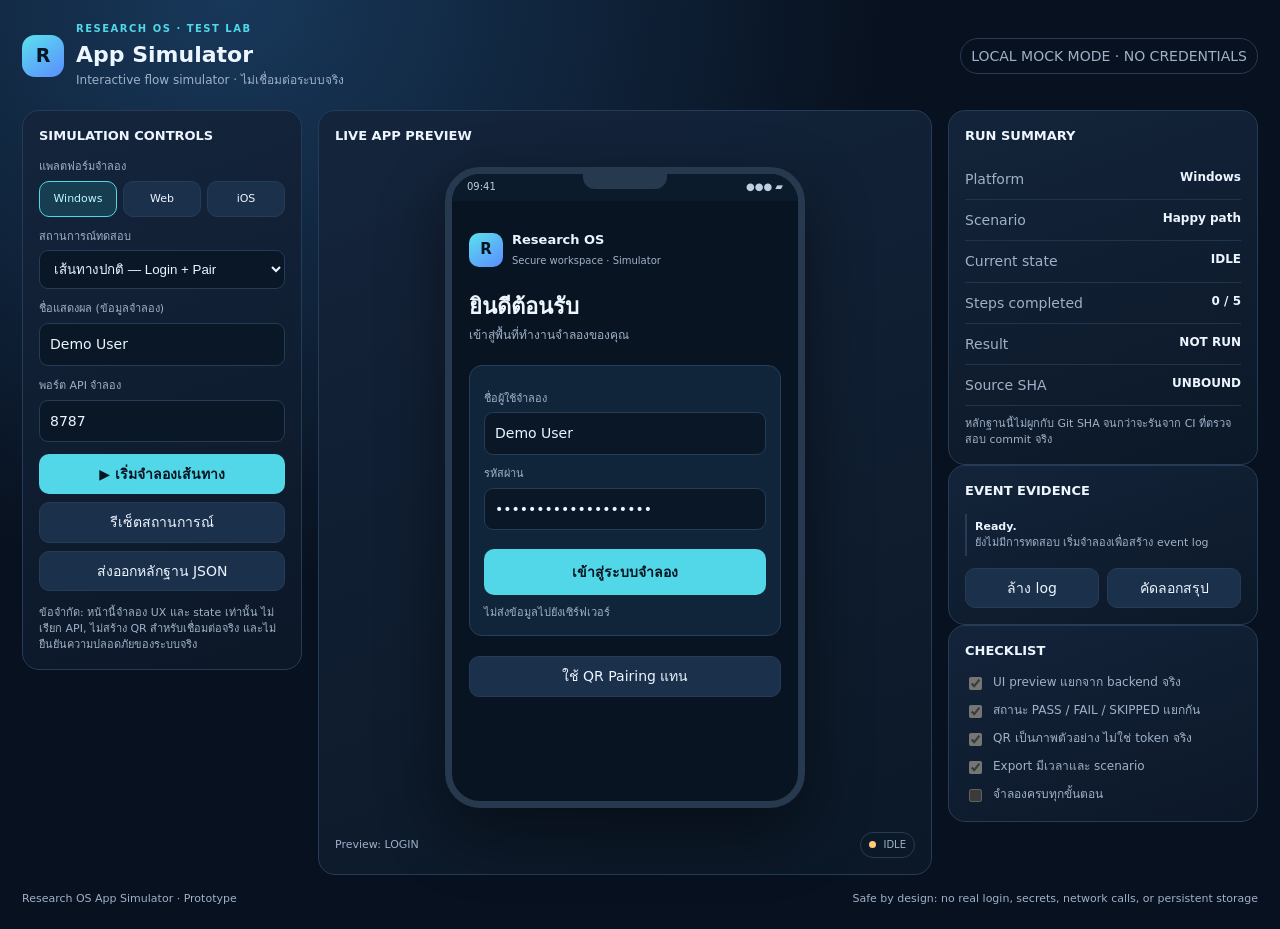
==== tools/app-simulator/index.html @ cc45aaed "feat(simulator): add interactive Research OS app flow simulator" ====
<!doctype html>
<html lang="th">
<head>
<meta charset="utf-8"><meta name="viewport" content="width=device-width,initial-scale=1">
<title>Research OS · App Simulator</title>
<style>
:root{color-scheme:dark;--bg:#08111f;--panel:#101d30;--panel2:#14243b;--line:#263b56;--text:#edf5ff;--muted:#9fb1c8;--cyan:#51d7e8;--green:#6ce0a1;--amber:#ffcc75;--red:#ff8188}
*{box-sizing:border-box}body{margin:0;background:radial-gradient(ellipse at 18% 0%,#18385a 0,transparent 44%),var(--bg);color:var(--text);font:14px/1.45 Inter,ui-sans-serif,system-ui,-apple-system,"Segoe UI",sans-serif}
button,input{font:inherit}button{cursor:pointer;border:1px solid var(--line);border-radius:10px;padding:9px 12px;background:#1b304b;color:var(--text)}button:hover{border-color:var(--cyan)}button:focus-visible,input:focus-visible{outline:2px solid var(--cyan);outline-offset:2px}.primary{background:var(--cyan);color:#071522;border-color:transparent;font-weight:750}.danger{color:var(--red)}.app{max-width:1400px;margin:auto;padding:22px}.top{display:flex;justify-content:space-between;align-items:center;gap:16px;margin-bottom:20px}.brand{display:flex;align-items:center;gap:12px}.logo{display:grid;place-items:center;width:42px;height:42px;border-radius:13px;background:linear-gradient(145deg,#5be1ed,#5b8cff);color:#061523;font-weight:900;font-size:19px}.eyebrow{color:var(--cyan);text-transform:uppercase;letter-spacing:.15em;font-size:10px;font-weight:800}.top h1{margin:2px 0;font-size:22px}.sub{color:var(--muted);font-size:12px}.tag{border:1px solid var(--line);border-radius:99px;padding:7px 10px;color:var(--muted);white-space:nowrap}.layout{display:grid;grid-template-columns:minmax(230px,280px) minmax(300px,1fr) minmax(260px,310px);gap:16px;align-items:start}.panel{background:linear-gradient(160deg,rgba(20,36,59,.96),rgba(12,24,40,.96));border:1px solid var(--line);border-radius:17px;padding:16px;min-width:0}.panel h2{font-size:13px;margin:0 0 13px}.field{display:grid;gap:6px;margin:12px 0}.field label{font-size:11px;color:var(--muted)}input,select{width:100%;padding:10px;border:1px solid var(--line);border-radius:9px;background:#091727;color:var(--text)}.stack{display:grid;gap:8px}.btnrow{display:flex;gap:8px;flex-wrap:wrap}.btnrow>*{flex:1}.platforms{display:grid;grid-template-columns:repeat(3,1fr);gap:6px}.platforms button{padding:9px 4px;font-size:11px}.platforms button[aria-pressed=true]{border-color:var(--cyan);background:#173d51;color:#baf8ff}.phone-wrap{display:grid;place-items:center;padding:8px 0}.phone{width:min(100%,360px);min-height:640px;border:7px solid #26394e;border-radius:35px;background:#081421;box-shadow:0 25px 65px #0007;overflow:hidden;position:relative}.phone-head{height:27px;display:flex;justify-content:space-between;align-items:center;padding:0 15px;font-size:10px;color:#bdcfe2;background:#0c1b2b}.notch{position:absolute;top:0;left:50%;transform:translateX(-50%);width:84px;height:15px;background:#26394e;border-radius:0 0 12px 12px}.screen{padding:20px 17px 18px;min-height:600px}.screen-brand{display:flex;align-items:center;gap:9px;margin:10px 0 24px}.screen-brand .logo{width:34px;height:34px;font-size:15px;border-radius:10px}.screen-brand strong{display:block;font-size:13px}.screen-brand span{font-size:10px;color:var(--muted)}.screen h3{font-size:22px;line-height:1.2;margin:0 0 7px}.screen p{color:var(--muted);font-size:12px;margin:0 0 20px}.screen-card{background:#10243a;border:1px solid #25405b;border-radius:13px;padding:14px;margin:12px 0}.screen .field{margin:11px 0}.screen button{width:100%;margin-top:8px}.screen .primary{padding:12px}.qr{width:158px;height:158px;background:#fff;border-radius:8px;margin:18px auto;display:grid;place-items:center;padding:10px}.qr svg{width:100%;height:100%}.status{display:inline-flex;gap:7px;align-items:center;border:1px solid var(--line);border-radius:99px;padding:5px 8px;font-size:10px;color:var(--muted)}.dot{width:7px;height:7px;border-radius:50%;background:var(--amber)}.dot.good{background:var(--green)}.dot.bad{background:var(--red)}.nav{display:grid;grid-template-columns:repeat(4,1fr);gap:5px;margin-top:18px}.nav button{font-size:10px;padding:8px 3px}.metric{display:flex;justify-content:space-between;gap:8px;padding:10px 0;border-bottom:1px solid #20344c}.metric:last-child{border-bottom:0}.metric span:first-child{color:var(--muted)}.metric strong{font-size:12px;text-align:right}.event-log{display:grid;gap:8px;max-height:280px;overflow:auto}.event{border-left:2px solid var(--line);padding:5px 8px;font-size:11px;color:var(--muted);overflow-wrap:anywhere}.event.pass{border-color:var(--green)}.event.warn{border-color:var(--amber)}.event.fail{border-color:var(--red)}.event b{color:var(--text);font-weight:650}.small{font-size:11px;color:var(--muted)}.bottom{margin-top:16px;display:flex;justify-content:space-between;align-items:center;gap:12px;flex-wrap:wrap}.checklist{display:grid;gap:9px}.check{display:flex;gap:8px;align-items:flex-start;font-size:12px;color:var(--muted)}.check input{width:auto;margin-top:3px;accent-color:var(--cyan)}.hidden{display:none!important}
@media(max-width:1050px){.layout{grid-template-columns:250px minmax(300px,1fr)}.right{grid-column:1/-1;display:grid;grid-template-columns:1fr 1fr;gap:16px}.right .panel{height:fit-content}}
@media(max-width:680px){.app{padding:12px}.top{align-items:flex-start}.tag{display:none}.layout{grid-template-columns:1fr}.left{order:2}.center{order:1}.right{order:3;grid-column:auto;display:grid;grid-template-columns:1fr}.phone{min-height:610px}.screen{min-height:570px}}
</style>
</head>
<body><main class="app">
<header class="top"><div class="brand"><div class="logo">R</div><div><div class="eyebrow">Research OS · Test Lab</div><h1>App Simulator</h1><div class="sub">Interactive flow simulator · ไม่เชื่อมต่อระบบจริง</div></div></div><div class="tag">LOCAL MOCK MODE · NO CREDENTIALS</div></header>
<div class="layout">
<aside class="panel left"><h2>SIMULATION CONTROLS</h2>
<div class="field"><label for="platform">แพลตฟอร์มจำลอง</label><div class="platforms" id="platforms"><button aria-pressed="true" data-platform="Windows">Windows</button><button aria-pressed="false" data-platform="Web">Web</button><button aria-pressed="false" data-platform="iOS">iOS</button></div></div>
<div class="field"><label for="scenario">สถานการณ์ทดสอบ</label><select id="scenario"><option value="happy">เส้นทางปกติ — Login + Pair</option><option value="expired">QR หมดอายุ</option><option value="offline">เครือข่ายออฟไลน์</option><option value="denied">การจับคู่ถูกปฏิเสธ</option></select></div>
<div class="field"><label for="displayName">ชื่อแสดงผล (ข้อมูลจำลอง)</label><input id="displayName" value="Demo User" maxlength="40"></div>
<div class="field"><label for="apiPort">พอร์ต API จำลอง</label><input id="apiPort" type="number" min="1024" max="65535" value="8787"></div>
<div class="stack"><button class="primary" id="runBtn">▶ เริ่มจำลองเส้นทาง</button><button id="resetBtn">รีเซ็ตสถานการณ์</button><button id="exportBtn">ส่งออกหลักฐาน JSON</button></div>
<div class="small" style="margin-top:14px">ข้อจำกัด: หน้านี้จำลอง UX และ state เท่านั้น ไม่เรียก API, ไม่สร้าง QR สำหรับเชื่อมต่อจริง และไม่ยืนยันความปลอดภัยของระบบจริง</div>
</aside>
<section class="panel center"><h2>LIVE APP PREVIEW</h2><div class="phone-wrap"><div class="phone"><div class="phone-head"><span id="clock">09:41</span><span>●●● ▰</span></div><div class="notch"></div><div class="screen" id="screen" aria-live="polite"></div></div></div><div class="bottom"><span class="small" id="previewLabel">Preview: Login</span><span class="status"><i class="dot" id="stateDot"></i><span id="stateText">IDLE</span></span></div></section>
<aside class="right"><section class="panel"><h2>RUN SUMMARY</h2><div class="metric"><span>Platform</span><strong id="mPlatform">Windows</strong></div><div class="metric"><span>Scenario</span><strong id="mScenario">Happy path</strong></div><div class="metric"><span>Current state</span><strong id="mState">IDLE</strong></div><div class="metric"><span>Steps completed</span><strong id="mSteps">0 / 5</strong></div><div class="metric"><span>Result</span><strong id="mResult">NOT RUN</strong></div><div class="metric"><span>Source SHA</span><strong>UNBOUND</strong></div><div class="small" style="margin-top:10px">หลักฐานนี้ไม่ผูกกับ Git SHA จนกว่าจะรันจาก CI ที่ตรวจสอบ commit จริง</div></section>
<section class="panel"><h2>EVENT EVIDENCE</h2><div class="event-log" id="eventLog"><div class="event"><b>Ready.</b><br>ยังไม่มีการทดสอบ เริ่มจำลองเพื่อสร้าง event log</div></div><div class="btnrow" style="margin-top:12px"><button id="clearLogBtn">ล้าง log</button><button id="copySummaryBtn">คัดลอกสรุป</button></div></section>
<section class="panel"><h2>CHECKLIST</h2><div class="checklist"><label class="check"><input type="checkbox" checked disabled> UI preview แยกจาก backend จริง</label><label class="check"><input type="checkbox" checked disabled> สถานะ PASS / FAIL / SKIPPED แยกกัน</label><label class="check"><input type="checkbox" checked disabled> QR เป็นภาพตัวอย่าง ไม่ใช่ token จริง</label><label class="check"><input type="checkbox" checked disabled> Export มีเวลาและ scenario</label><label class="check"><input type="checkbox" disabled id="checkFinished"> จำลองครบทุกขั้นตอน</label></div></section></aside>
</div><footer class="bottom small"><span>Research OS App Simulator · Prototype</span><span>Safe by design: no real login, secrets, network calls, or persistent storage</span></footer>
</main>
<script>
(()=>{'use strict';
const $=id=>document.getElementById(id);
const state={platform:'Windows',scenario:'happy',phase:'login',status:'IDLE',steps:0,events:[],result:'NOT RUN',startedAt:null,finishedAt:null};
const labels={happy:'Happy path',expired:'QR expired',offline:'Offline network',denied:'Pairing denied'};
function log(level,title,detail){state.events.push({time:new Date().toISOString(),level,title,detail,platform:state.platform,scenario:state.scenario});renderLog()}
function renderLog(){$('eventLog').innerHTML='';if(!state.events.length){$('eventLog').innerHTML='<div class="event"><b>Ready.</b><br>ยังไม่มี event</div>';return}for(const e of state.events.slice().reverse()){const n=document.createElement('div');n.className='event '+e.level;n.innerHTML='<b></b><br><span></span><br><small></small>';n.children[0].textContent=e.title;n.children[1].textContent=e.detail;n.children[2].textContent=e.time+' · '+e.level.toUpperCase();$('eventLog').append(n)}}
function qrSvg(){let cells='';let seed=31;for(let y=0;y<21;y++)for(let x=0;x<21;x++){seed=(seed*9301+49297)%233280;let finder=(x<7&&y<7)||(x>13&&y<7)||(x<7&&y>13);let edge=finder&&(x%14===0||y%14===0||x%14===6||y%14===6);let center=finder&&x%14>=2&&x%14<=4&&y%14>=2&&y%14<=4;if(edge||center||(!finder&&seed%3!==0))cells+='<rect x="'+(x*5)+'" y="'+(y*5)+'" width="5" height="5" fill="#0b1724"/>'}return '<svg viewBox="0 0 105 105" role="img" aria-label="QR code mock">'+cells+'</svg>'}
function screenShell(title,sub,content){return '<div class="screen-brand"><div class="logo">R</div><div><strong>Research OS</strong><span>Secure workspace · Simulator</span></div></div><h3>'+title+'</h3><p>'+sub+'</p>'+content}
function renderScreen(){const name=escapeHtml($('displayName').value.trim()||'Demo User');let html='';
if(state.phase==='login'){html=screenShell('ยินดีต้อนรับ','เข้าสู่พื้นที่ทำงานจำลองของคุณ','<div class="screen-card"><div class="field"><label>ชื่อผู้ใช้จำลอง</label><input id="mockUser" value="'+name+'" maxlength="40"></div><div class="field"><label>รหัสผ่าน</label><input type="password" value="not-a-real-password" disabled aria-label="รหัสผ่านตัวอย่าง"></div><button class="primary" id="loginBtn">เข้าสู่ระบบจำลอง</button><div class="small" style="margin-top:10px">ไม่ส่งข้อมูลไปยังเซิร์ฟเวอร์</div></div><button id="goPairBtn">ใช้ QR Pairing แทน</button>')}
else if(state.phase==='pair'){html=screenShell('เชื่อมต่ออุปกรณ์','สแกน QR ตัวอย่างเพื่อจำลองการจับคู่','<div class="screen-card" style="text-align:center"><span class="status"><i class="dot"></i> WAITING FOR SCAN</span><div class="qr">'+qrSvg()+'</div><div class="small">DEMO-PAIR-CODE · ไม่มี token จริง</div><button class="primary" id="scanBtn">จำลองการสแกน QR</button><button id="cancelBtn">ยกเลิก</button></div>')}
else if(state.phase==='connecting'){html=screenShell('กำลังเชื่อมต่อ','กำลังตรวจสอบผลจำลองของสถานการณ์','<div class="screen-card"><div class="status"><i class="dot"></i> CONNECTING</div><div style="font-size:28px;margin:18px 0">◌</div><div class="small">API mock port: '+escapeHtml($('apiPort').value)+'</div><button class="primary" id="continueBtn">ดำเนินการตรวจสอบ</button></div>')}
else if(state.phase==='home'){html=screenShell('Workspace','สวัสดี '+name+' — เข้าสู่พื้นที่จำลองสำเร็จ','<div class="screen-card"><div class="status"><i class="dot good"></i> SESSION MOCKED</div><h4>ภาพรวมระบบ</h4><div class="metric"><span>การเชื่อมต่อ</span><strong>จำลองสำเร็จ</strong></div><div class="metric"><span>แพลตฟอร์ม</span><strong>'+state.platform+'</strong></div><div class="metric"><span>API Port</span><strong>'+escapeHtml($('apiPort').value)+'</strong></div></div><div class="nav"><button data-nav="home">หน้าหลัก</button><button data-nav="devices">อุปกรณ์</button><button data-nav="activity">กิจกรรม</button><button data-nav="settings">ตั้งค่า</button></div><div id="navContent" class="small" style="margin-top:12px">เลือกเมนูเพื่อจำลองการนำทาง</div><button id="logoutBtn">ออกจากระบบจำลอง</button>')}
else if(state.phase==='error'){let msg=state.scenario==='expired'?'QR หมดอายุ — ต้องสร้างคำขอใหม่':state.scenario==='offline'?'ไม่พบเครือข่าย — ตรวจสอบการเชื่อมต่อ':state.scenario==='denied'?'อุปกรณ์ปฏิเสธการจับคู่':'เกิดข้อผิดพลาดในการจำลอง';html=screenShell('เชื่อมต่อไม่สำเร็จ',msg,'<div class="screen-card"><span class="status"><i class="dot bad"></i> '+state.scenario.toUpperCase()+'</span><p style="margin-top:12px">นี่เป็นผลลัพธ์จำลอง ไม่ได้ส่งคำขอจริง</p><button class="primary" id="retryBtn">ลองใหม่</button><button id="backLoginBtn">กลับไปหน้า Login</button></div>')}
$('screen').innerHTML=html;$('previewLabel').textContent='Preview: '+state.phase.toUpperCase();bindScreenButtons()}
function bindScreenButtons(){const on=(id,fn)=>{const e=$(id);if(e)e.addEventListener('click',fn)};
on('loginBtn',()=>{const v=$('mockUser')?.value||'Demo User';$('displayName').value=v;state.phase='pair';state.status='PAIRING';state.steps=Math.max(state.steps,1);log('pass','Mock login accepted','ชื่อแสดงผลจำลองเท่านั้น; no authentication performed');renderAll()});
on('goPairBtn',()=>{state.phase='pair';state.status='PAIRING';state.steps=Math.max(state.steps,1);log('pass','Pairing screen opened','เข้าสู่หน้า QR mock');renderAll()});
on('scanBtn',()=>{state.steps=Math.max(state.steps,2);log('pass','QR scan simulated','ไม่ใช้กล้องและไม่มี secret จริง');if(state.scenario==='happy'){state.phase='connecting';state.status='CONNECTING'}else{state.phase='error';state.status='FAILED';state.result='FAIL';state.finishedAt=new Date().toISOString();log('fail','Scenario produced expected failure',labels[state.scenario])}renderAll()});
on('cancelBtn',()=>{state.phase='login';state.status='CANCELLED';state.result='NOT RUN';log('warn','Pairing cancelled','ผู้ใช้ยกเลิก flow');renderAll()});
on('continueBtn',()=>{if(!validPort()){state.phase='error';state.status='FAILED';state.result='FAIL';log('fail','Invalid API port','พอร์ตต้องอยู่ระหว่าง 1024–65535')}else{state.phase='home';state.status='CONNECTED (MOCK)';state.steps=5;state.result='PASS';state.finishedAt=new Date().toISOString();log('pass','Mock connection established','ผ่านเฉพาะ state machine จำลอง; ไม่ได้ตรวจ backend จริง')}renderAll()});
on('retryBtn',()=>{state.scenario='happy';$('scenario').value='happy';state.phase='pair';state.status='PAIRING';state.result='NOT RUN';state.steps=1;log('warn','Retry started','เปลี่ยน scenario เป็น happy path');renderAll()});
on('backLoginBtn',()=>{state.phase='login';state.status='IDLE';renderAll()});
on('logoutBtn',()=>{state.phase='login';state.status='IDLE';state.steps=0;state.result='NOT RUN';log('pass','Mock logout','ล้างเฉพาะสถานะในหน้านี้');renderAll()});
document.querySelectorAll('[data-nav]').forEach(b=>b.addEventListener('click',()=>{const content={home:'หน้าหลัก — สถานะจำลอง',devices:'อุปกรณ์ — ยังไม่มีอุปกรณ์จริง',activity:'กิจกรรม — event log อยู่ในแผงหลักฐาน',settings:'ตั้งค่า — ไม่มีการบันทึกถาวร'};const n=$('navContent');if(n)n.textContent=content[b.dataset.nav];log('pass','Navigation: '+b.dataset.nav,'เปลี่ยนเมนูใน preview')}))}
function validPort(){const p=Number($('apiPort').value);return Number.isInteger(p)&&p>=1024&&p<=65535}
function escapeHtml(s){return String(s).replace(/[&<>"']/g,c=>({'&':'&amp;','<':'&lt;','>':'&gt;','"':'&quot;',"'":'&#39;'}[c]))}
function renderAll(){renderScreen();$('mPlatform').textContent=state.platform;$('mScenario').textContent=labels[state.scenario];$('mState').textContent=state.status;$('mSteps').textContent=state.steps+' / 5';$('mResult').textContent=state.result;$('stateText').textContent=state.status;$('stateDot').className='dot'+(state.result==='PASS'?' good':state.result==='FAIL'?' bad':'');$('checkFinished').checked=state.steps===5&&state.result==='PASS';document.querySelectorAll('[data-platform]').forEach(b=>b.setAttribute('aria-pressed',String(b.dataset.platform===state.platform)))}
document.querySelectorAll('[data-platform]').forEach(b=>b.addEventListener('click',()=>{state.platform=b.dataset.platform;log('pass','Platform selected',state.platform);renderAll()}));
$('scenario').addEventListener('change',e=>{state.scenario=e.target.value;state.result='NOT RUN';state.steps=0;state.phase='login';state.status='IDLE';log('warn','Scenario selected',labels[state.scenario]);renderAll()});
$('runBtn').addEventListener('click',()=>{state.startedAt=new Date().toISOString();state.finishedAt=null;state.result='RUNNING';state.steps=1;state.phase='pair';state.status='PAIRING';log('pass','Simulation started','scenario='+state.scenario+' platform='+state.platform);if(!validPort()){state.phase='error';state.status='FAILED';state.result='FAIL';log('fail','Port validation failed','ต้องใช้พอร์ต 1024–65535')}renderAll()});
$('resetBtn').addEventListener('click',()=>{state.phase='login';state.status='IDLE';state.steps=0;state.result='NOT RUN';state.startedAt=null;state.finishedAt=null;state.events=[];renderAll();log('warn','Simulation reset','รีเซ็ตสถานะจำลองแล้ว')});
$('clearLogBtn').addEventListener('click',()=>{state.events=[];renderLog()});
function evidence(){return {schema_version:1,tool:'Research OS App Simulator',mode:'local-mock-only',source_sha:null,source_sha_status:'UNBOUND — run CI against exact commit to bind source',platform:state.platform,scenario:state.scenario,scenario_label:labels[state.scenario],state:state.status,result:state.result,steps_completed:state.steps,started_at:state.startedAt,finished_at:state.finishedAt,exported_at:new Date().toISOString(),events:state.events,limitations:['No real authentication','No network or API calls','QR is decorative mock data','Not evidence of a real device build or backend health']}}
$('exportBtn').addEventListener('click',()=>{const data=JSON.stringify(evidence(),null,2);const blob=new Blob([data],{type:'application/json'});const url=URL.createObjectURL(blob);const a=document.createElement('a');a.href=url;a.download='research-os-simulator-evidence.json';a.click();URL.revokeObjectURL(url);log('pass','Evidence exported','JSON evidence downloaded; source SHA remains unbound')});
$('copySummaryBtn').addEventListener('click',async()=>{const summary=JSON.stringify(evidence(),null,2);try{await navigator.clipboard.writeText(summary);log('pass','Summary copied','JSON copied to clipboard')}catch{log('warn','Clipboard unavailable','ใช้ปุ่มส่งออกหลักฐาน JSON แทน')}});
renderAll();
})();
</script></body></html>
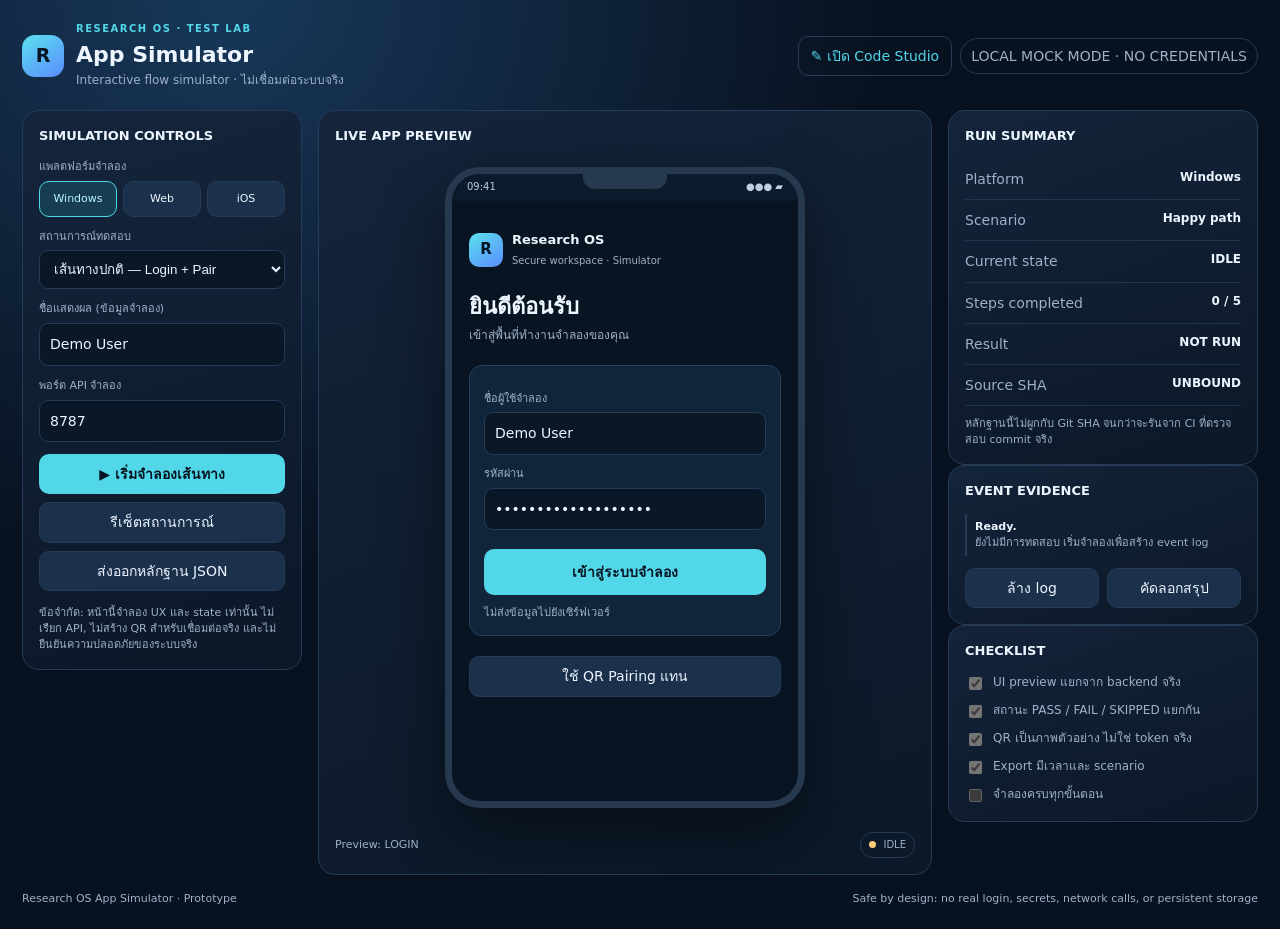
==== commit 59cdc233: "feat(simulator): link simulator screen to code studio" ====
--- a/tools/app-simulator/index.html
+++ b/tools/app-simulator/index.html
@@ -12,7 +12,7 @@
 </style>
 </head>
 <body><main class="app">
-<header class="top"><div class="brand"><div class="logo">R</div><div><div class="eyebrow">Research OS · Test Lab</div><h1>App Simulator</h1><div class="sub">Interactive flow simulator · ไม่เชื่อมต่อระบบจริง</div></div></div><div class="tag">LOCAL MOCK MODE · NO CREDENTIALS</div></header>
+<header class="top"><div class="brand"><div class="logo">R</div><div><div class="eyebrow">Research OS · Test Lab</div><h1>App Simulator</h1><div class="sub">Interactive flow simulator · ไม่เชื่อมต่อระบบจริง</div></div></div><div style="display:flex;align-items:center;gap:8px;flex-wrap:wrap"><a href="studio.html" style="color:var(--cyan);text-decoration:none;border:1px solid var(--line);border-radius:10px;padding:9px 12px">✎ เปิด Code Studio</a><div class="tag">LOCAL MOCK MODE · NO CREDENTIALS</div></div></header>
 <div class="layout">
 <aside class="panel left"><h2>SIMULATION CONTROLS</h2>
 <div class="field"><label for="platform">แพลตฟอร์มจำลอง</label><div class="platforms" id="platforms"><button aria-pressed="true" data-platform="Windows">Windows</button><button aria-pressed="false" data-platform="Web">Web</button><button aria-pressed="false" data-platform="iOS">iOS</button></div></div>
